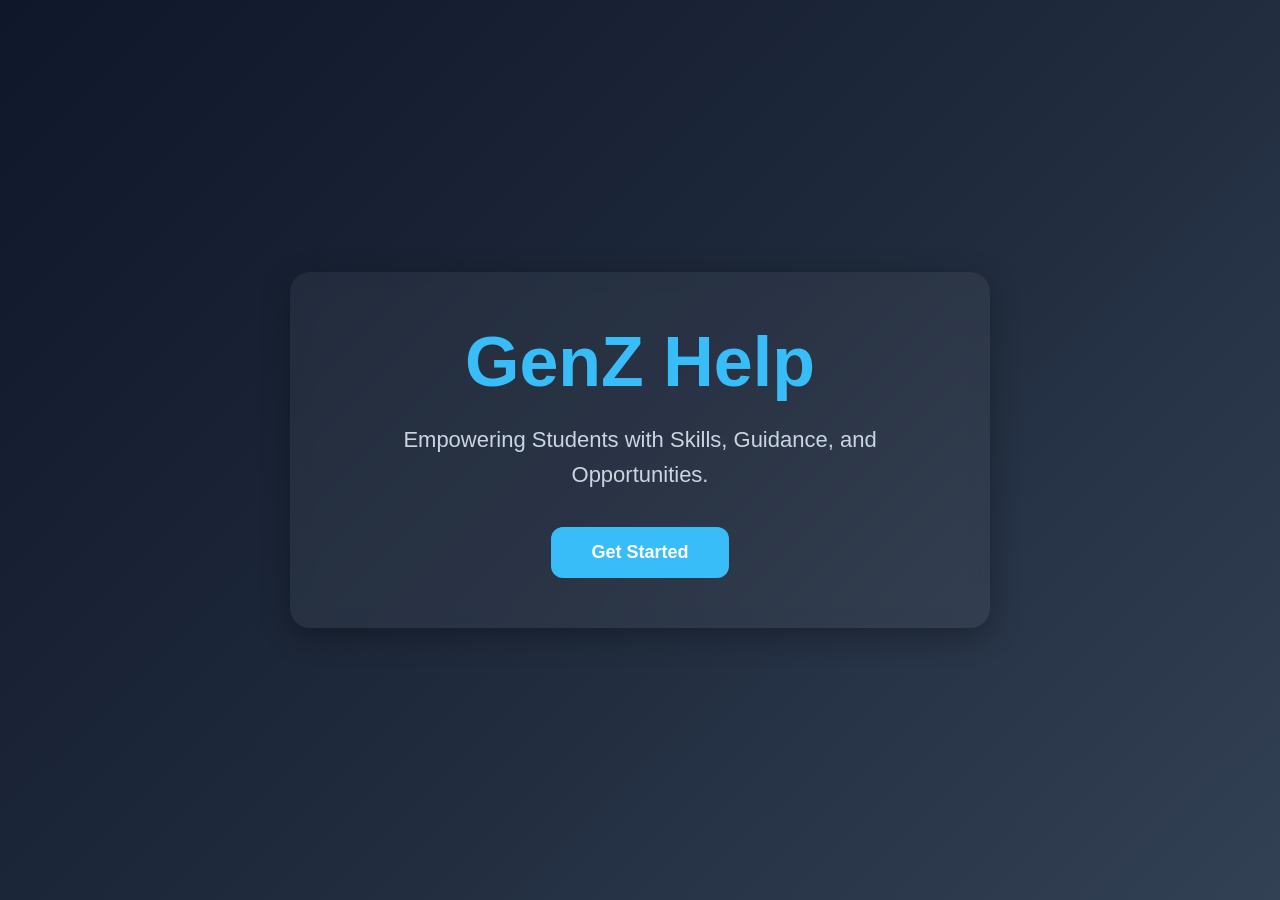
==== frontend/index.html @ 49e571bd "Initial frontend completed" ====
<!DOCTYPE html>
<html lang="en">

<head>

    <meta charset="UTF-8">

    <meta name="viewport" content="width=device-width, initial-scale=1.0">

    <title>GenZ Help</title>

    <link rel="stylesheet" href="style.css">

</head>

<body>

    <div class="container">

        <h1>GenZ Help</h1>

        <p>
            Empowering Students with Skills,
            Guidance, and Opportunities.
        </p>

        <button>
            Get Started
        </button>

    </div>

    <script src="script.js"></script>

</body>

</html>
---- frontend/style.css ----
*{
    margin: 0;
    padding: 0;
    box-sizing: border-box;
}

body{

    height: 100vh;

    display: flex;

    justify-content: center;

    align-items: center;

    font-family: Arial, sans-serif;

    background: linear-gradient(
        135deg,
        #0f172a,
        #1e293b,
        #334155
    );

    color: white;
}

.container{

    width: 90%;
    max-width: 700px;

    text-align: center;

    padding: 50px;

    border-radius: 20px;

    background: rgba(255,255,255,0.05);

    backdrop-filter: blur(10px);

    box-shadow: 0 8px 30px rgba(0,0,0,0.3);
}

h1{

    font-size: 70px;

    color: #38bdf8;

    margin-bottom: 20px;
}

p{

    font-size: 22px;

    line-height: 1.6;

    color: #cbd5e1;

    margin-bottom: 35px;
}

button{

    padding: 15px 40px;

    border: none;

    border-radius: 12px;

    background-color: #38bdf8;

    color: white;

    font-size: 18px;

    font-weight: bold;

    cursor: pointer;

    transition: all 0.3s ease;
}

button:hover{

    background-color: #0284c7;

    transform: scale(1.05);
}
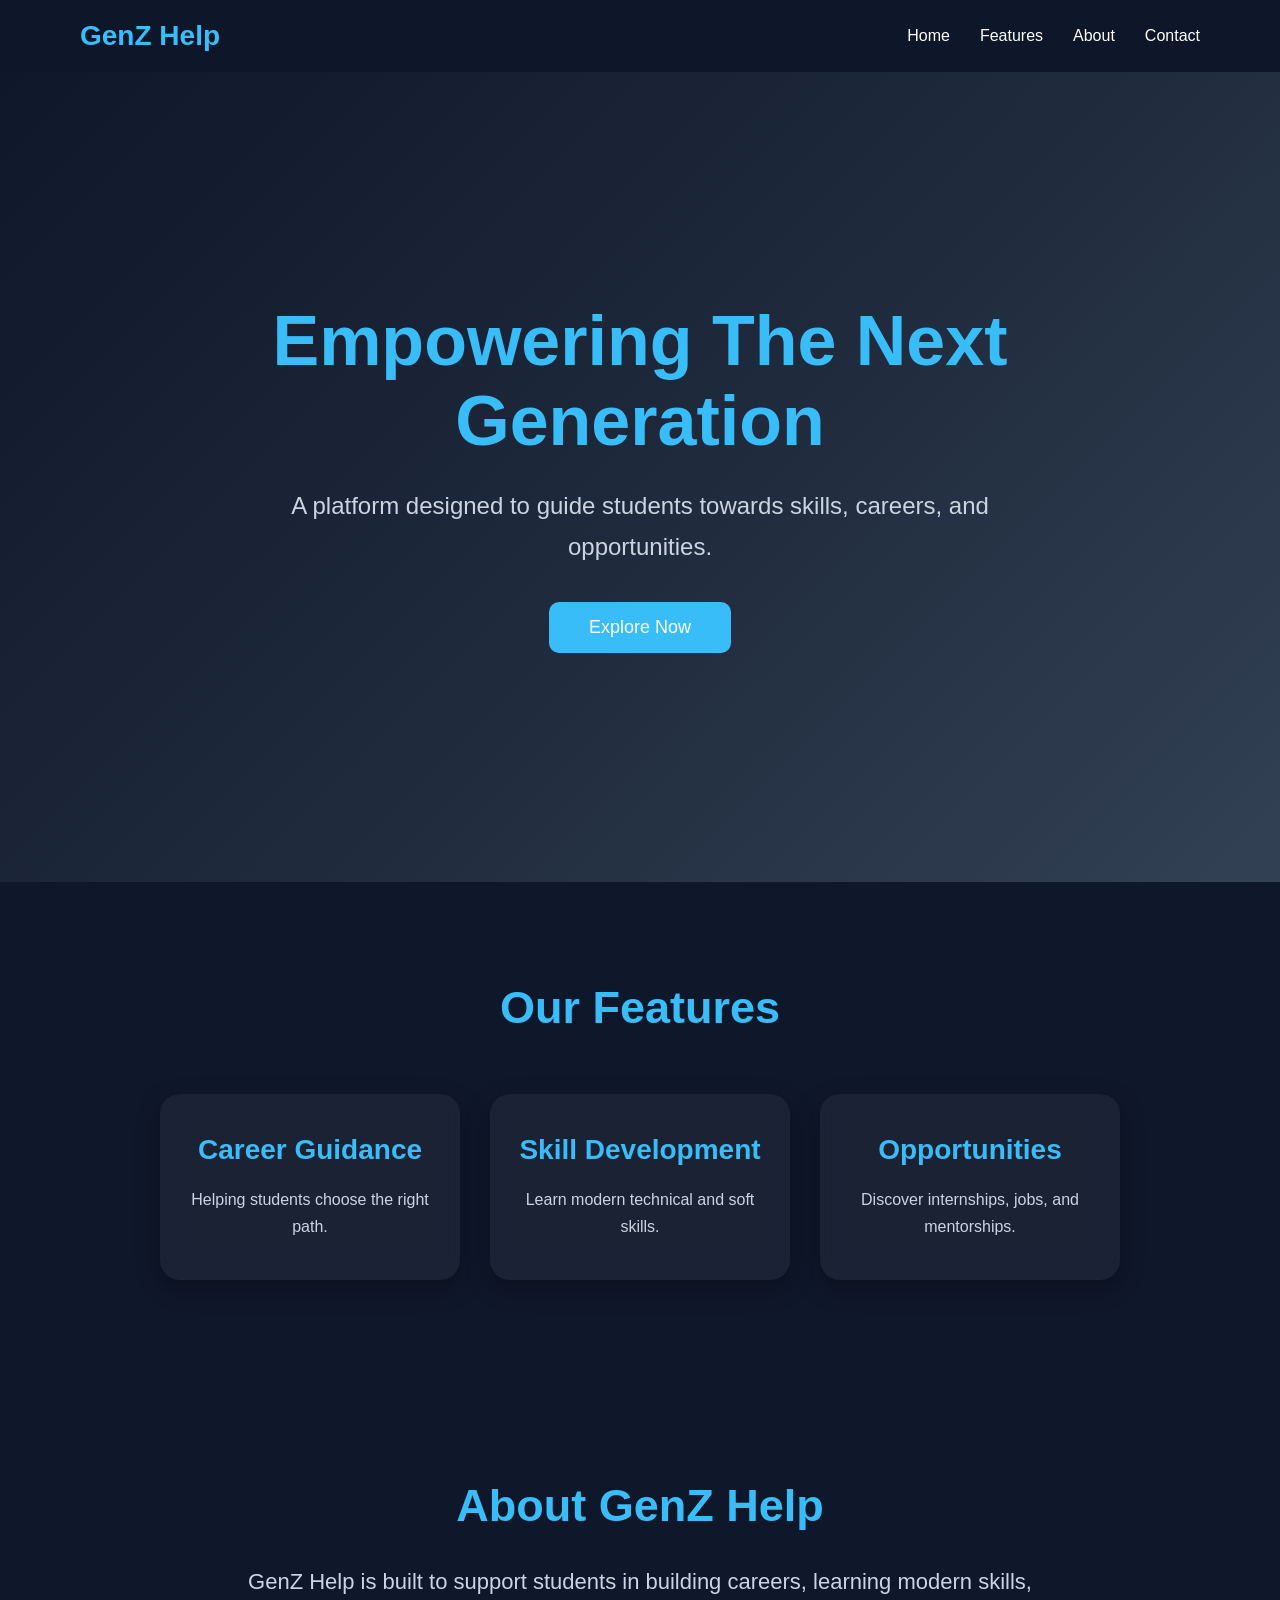
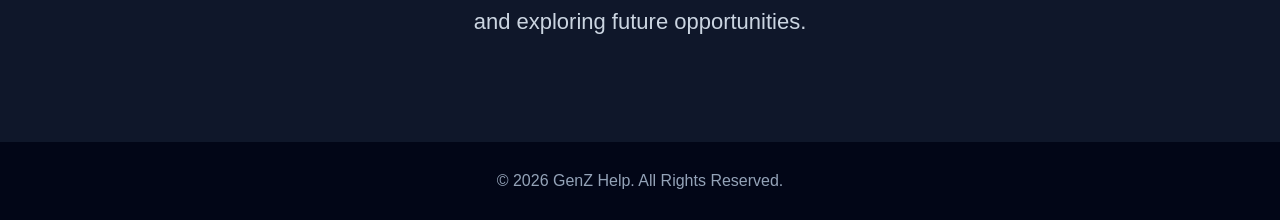
==== commit 223f4756: "Added professional landing page" ====
--- a/frontend/index.html
+++ b/frontend/index.html
@@ -15,20 +15,120 @@
 
 <body>
 
-    <div class="container">
+    <!-- Navbar -->
 
-        <h1>GenZ Help</h1>
+    <nav>
+
+        <div class="logo">
+            GenZ Help
+        </div>
+
+        <ul>
+
+            <li><a href="#">Home</a></li>
+
+            <li><a href="#">Features</a></li>
+
+            <li><a href="#">About</a></li>
+
+            <li><a href="#">Contact</a></li>
+
+        </ul>
+
+    </nav>
+
+    <!-- Hero Section -->
+
+    <section class="hero">
+
+        <div class="hero-content">
+
+            <h1>
+                Empowering The Next Generation
+            </h1>
+
+            <p>
+                A platform designed to guide students
+                towards skills, careers, and opportunities.
+            </p>
+
+            <button>
+                Explore Now
+            </button>
+
+        </div>
+
+    </section>
+
+    <!-- Features Section -->
+
+    <section class="features">
+
+        <h2>
+            Our Features
+        </h2>
+
+        <div class="card-container">
+
+            <div class="card">
+
+                <h3>Career Guidance</h3>
+
+                <p>
+                    Helping students choose the right path.
+                </p>
+
+            </div>
+
+            <div class="card">
+
+                <h3>Skill Development</h3>
+
+                <p>
+                    Learn modern technical and soft skills.
+                </p>
+
+            </div>
+
+            <div class="card">
+
+                <h3>Opportunities</h3>
+
+                <p>
+                    Discover internships, jobs, and mentorships.
+                </p>
+
+            </div>
+
+        </div>
+
+    </section>
+
+    <!-- About Section -->
+
+    <section class="about">
+
+        <h2>
+            About GenZ Help
+        </h2>
 
         <p>
-            Empowering Students with Skills,
-            Guidance, and Opportunities.
+            GenZ Help is built to support students
+            in building careers, learning modern skills,
+            and exploring future opportunities.
         </p>
 
-        <button>
-            Get Started
-        </button>
+    </section>
 
-    </div>
+    <!-- Footer -->
+
+    <footer>
+
+        <p>
+            © 2026 GenZ Help. All Rights Reserved.
+        </p>
+
+    </footer>
 
     <script src="script.js"></script>
 
--- a/frontend/style.css
+++ b/frontend/style.css
@@ -5,8 +5,61 @@
 }
 
 body{
-
-    height: 100vh;
+    font-family: Arial, sans-serif;
+    background-color: #0f172a;
+    color: white;
+}
+
+/* Navbar */
+
+nav{
+    display: flex;
+
+    justify-content: space-between;
+
+    align-items: center;
+
+    padding: 20px 80px;
+
+    background-color: rgba(15,23,42,0.9);
+
+    position: sticky;
+
+    top: 0;
+}
+
+.logo{
+    font-size: 28px;
+
+    font-weight: bold;
+
+    color: #38bdf8;
+}
+
+nav ul{
+    display: flex;
+
+    list-style: none;
+
+    gap: 30px;
+}
+
+nav a{
+    text-decoration: none;
+
+    color: white;
+
+    transition: 0.3s;
+}
+
+nav a:hover{
+    color: #38bdf8;
+}
+
+/* Hero Section */
+
+.hero{
+    height: 90vh;
 
     display: flex;
 
@@ -14,7 +67,9 @@
 
     align-items: center;
 
-    font-family: Arial, sans-serif;
+    text-align: center;
+
+    padding: 20px;
 
     background: linear-gradient(
         135deg,
@@ -22,18 +77,84 @@
         #1e293b,
         #334155
     );
+}
+
+.hero-content{
+    max-width: 800px;
+}
+
+.hero h1{
+    font-size: 70px;
+
+    margin-bottom: 25px;
+
+    color: #38bdf8;
+}
+
+.hero p{
+    font-size: 24px;
+
+    line-height: 1.7;
+
+    color: #cbd5e1;
+
+    margin-bottom: 35px;
+}
+
+button{
+    padding: 15px 40px;
+
+    border: none;
+
+    border-radius: 10px;
+
+    background-color: #38bdf8;
 
     color: white;
-}
-
-.container{
-
-    width: 90%;
-    max-width: 700px;
-
-    text-align: center;
-
-    padding: 50px;
+
+    font-size: 18px;
+
+    cursor: pointer;
+
+    transition: all 0.3s ease;
+}
+
+button:hover{
+    background-color: #0284c7;
+
+    transform: scale(1.05);
+}
+
+/* Features */
+
+.features{
+    padding: 100px 80px;
+
+    text-align: center;
+}
+
+.features h2{
+    font-size: 45px;
+
+    margin-bottom: 60px;
+
+    color: #38bdf8;
+}
+
+.card-container{
+    display: flex;
+
+    justify-content: center;
+
+    gap: 30px;
+
+    flex-wrap: wrap;
+}
+
+.card{
+    width: 300px;
+
+    padding: 40px 25px;
 
     border-radius: 20px;
 
@@ -41,53 +162,65 @@
 
     backdrop-filter: blur(10px);
 
-    box-shadow: 0 8px 30px rgba(0,0,0,0.3);
-}
-
-h1{
-
-    font-size: 70px;
-
-    color: #38bdf8;
+    transition: 0.3s;
+
+    box-shadow: 0 8px 25px rgba(0,0,0,0.3);
+}
+
+.card:hover{
+    transform: translateY(-10px);
+}
+
+.card h3{
+    font-size: 28px;
 
     margin-bottom: 20px;
-}
-
-p{
+
+    color: #38bdf8;
+}
+
+.card p{
+    line-height: 1.7;
+
+    color: #cbd5e1;
+}
+
+/* About */
+
+.about{
+    padding: 100px 80px;
+
+    text-align: center;
+}
+
+.about h2{
+    font-size: 45px;
+
+    margin-bottom: 30px;
+
+    color: #38bdf8;
+}
+
+.about p{
+    max-width: 800px;
+
+    margin: auto;
+
+    line-height: 1.8;
 
     font-size: 22px;
 
-    line-height: 1.6;
-
     color: #cbd5e1;
-
-    margin-bottom: 35px;
-}
-
-button{
-
-    padding: 15px 40px;
-
-    border: none;
-
-    border-radius: 12px;
-
-    background-color: #38bdf8;
-
-    color: white;
-
-    font-size: 18px;
-
-    font-weight: bold;
-
-    cursor: pointer;
-
-    transition: all 0.3s ease;
-}
-
-button:hover{
-
-    background-color: #0284c7;
-
-    transform: scale(1.05);
+}
+
+/* Footer */
+
+footer{
+    padding: 30px;
+
+    text-align: center;
+
+    background-color: #020617;
+
+    color: #94a3b8;
 }
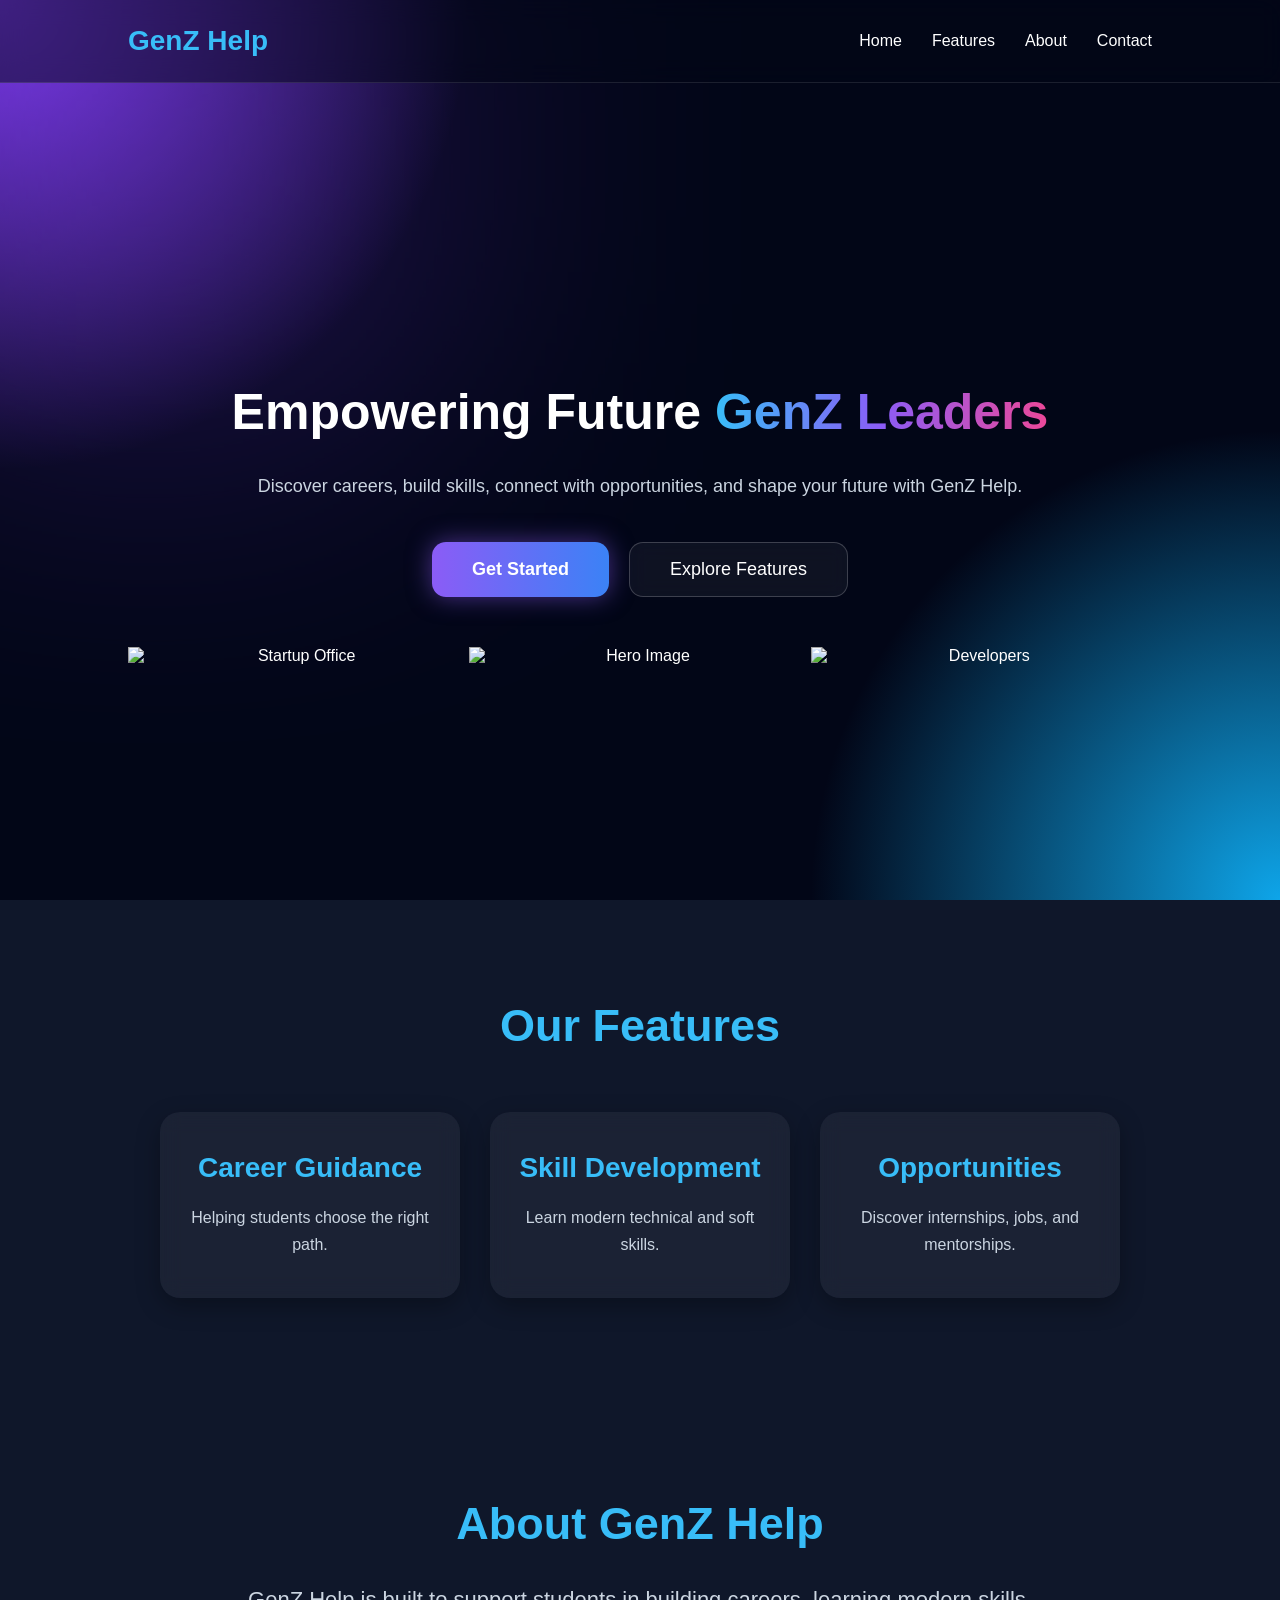
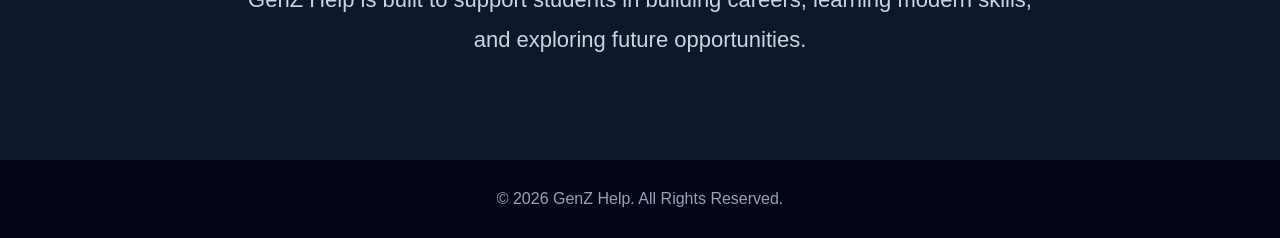
==== commit 9a0beab9: "Added premium luxury hero section" ====
--- a/frontend/index.html
+++ b/frontend/index.html
@@ -14,6 +14,7 @@
 </head>
 
 <body>
+    
 
     <!-- Navbar -->
 
@@ -39,26 +40,49 @@
 
     <!-- Hero Section -->
 
-    <section class="hero">
+   
 
-        <div class="hero-content">
+ <section class="hero">
 
-            <h1>
-                Empowering The Next Generation
-            </h1>
+    <div class="background-glow"></div>
 
-            <p>
-                A platform designed to guide students
-                towards skills, careers, and opportunities.
-            </p>
+    <div class="hero-left">
 
-            <button>
-                Explore Now
+        <h1>
+            Empowering Future
+            <span>GenZ Leaders</span>
+        </h1>
+
+        <p>
+            Discover careers, build skills,
+            connect with opportunities,
+            and shape your future with GenZ Help.
+        </p>
+
+        <div class="hero-buttons">
+
+            <button class="primary-btn">
+                Get Started
+            </button>
+
+            <button class="secondary-btn">
+                Explore Features
             </button>
 
         </div>
 
-    </section>
+    </div>
+
+    <div class="hero-right">
+
+        <img src="https://images.unsplash.com/photo-1498050108023-c5249f4df085" alt="Startup Office">
+     <img src="https://images.unsplash.com/photo-1522202176988-66273c2fd55f" alt="Hero Image">
+     <img src="https://images.unsplash.com/photo-1519389950473-47ba0277781c" alt="Developers">
+     
+
+    </div>
+
+</section>
 
     <!-- Features Section -->
 
@@ -134,4 +158,5 @@
 
 </body>
 
+
 </html>
--- a/frontend/style.css
+++ b/frontend/style.css
@@ -13,19 +13,30 @@
 /* Navbar */
 
 nav{
+
+    position: fixed;
+
+    width: 100%;
+
+    top: 0;
+
+    left: 0;
+
+    z-index: 1000;
+
     display: flex;
 
     justify-content: space-between;
 
     align-items: center;
 
-    padding: 20px 80px;
-
-    background-color: rgba(15,23,42,0.9);
-
-    position: sticky;
-
-    top: 0;
+    padding: 25px 10%;
+
+    background: rgba(2,6,23,0.5);
+
+    backdrop-filter: blur(12px);
+
+    border-bottom: 1px solid rgba(255,255,255,0.1);
 }
 
 .logo{
@@ -58,47 +69,213 @@
 
 /* Hero Section */
 
+/* Premium Hero Section */
+
 .hero{
-    height: 90vh;
+
+    min-height: 100vh;
+
+    display: flex;
+
+    justify-content: space-between;
+
+    align-items: center;
+
+    padding: 0 10%;
+
+    position: relative;
+
+    overflow: hidden;
+
+    background:
+    radial-gradient(circle at top left, #7c3aed, transparent 30%),
+    radial-gradient(circle at bottom right, #0ea5e9, transparent 30%),
+    #020617;
+}
+
+.background-glow{
+
+    position: absolute;
+
+    width: 500px;
+
+    height: 500px;
+
+    background: #7c3aed;
+
+    filter: blur(150px);
+
+    opacity: 0.3;
+
+    top: -100px;
+
+    left: -100px;
+
+    animation: floatGlow 6s ease-in-out infinite;
+}
+
+.hero-left{
+
+    width: 50%;
+
+    z-index: 2;
+}
+
+.hero-left h1{
+
+    font-size: 80px;
+
+    line-height: 1.1;
+
+    margin-bottom: 30px;
+
+    font-weight: 700;
+}
+
+.hero-left span{
+
+    background: linear-gradient(
+        to right,
+        #38bdf8,
+        #8b5cf6,
+        #ec4899
+    );
+
+    -webkit-background-clip: text;
+
+    -webkit-text-fill-color: transparent;
+}
+
+.hero-left p{
+
+    font-size: 22px;
+
+    line-height: 1.8;
+
+    color: #cbd5e1;
+
+    margin-bottom: 40px;
+}
+
+.hero-buttons{
+
+    display: flex;
+
+    gap: 20px;
+}
+
+.primary-btn{
+
+    padding: 16px 40px;
+
+    border: none;
+
+    border-radius: 14px;
+
+    background: linear-gradient(
+        to right,
+        #8b5cf6,
+        #3b82f6
+    );
+
+    color: white;
+
+    font-size: 18px;
+
+    font-weight: bold;
+
+    cursor: pointer;
+
+    transition: 0.4s;
+
+    box-shadow: 0 0 25px rgba(139,92,246,0.5);
+}
+
+.primary-btn:hover{
+
+    transform: translateY(-5px) scale(1.05);
+
+    box-shadow: 0 0 40px rgba(139,92,246,0.9);
+}
+
+.secondary-btn{
+
+    padding: 16px 40px;
+
+    border-radius: 14px;
+
+    border: 1px solid rgba(255,255,255,0.2);
+
+    background: rgba(255,255,255,0.05);
+
+    backdrop-filter: blur(10px);
+
+    color: white;
+
+    font-size: 18px;
+
+    cursor: pointer;
+
+    transition: 0.4s;
+}
+
+.secondary-btn:hover{
+
+    transform: translateY(-5px);
+
+    background: rgba(255,255,255,0.1);
+}
+
+.hero-right{
+
+    width: 45%;
 
     display: flex;
 
     justify-content: center;
 
-    align-items: center;
-
-    text-align: center;
-
-    padding: 20px;
-
-    background: linear-gradient(
-        135deg,
-        #0f172a,
-        #1e293b,
-        #334155
-    );
-}
-
-.hero-content{
-    max-width: 800px;
-}
-
-.hero h1{
-    font-size: 70px;
-
-    margin-bottom: 25px;
-
-    color: #38bdf8;
-}
-
-.hero p{
-    font-size: 24px;
-
-    line-height: 1.7;
-
-    color: #cbd5e1;
-
-    margin-bottom: 35px;
+    z-index: 2;
+}
+
+.hero-right img{
+
+    width: 100%;
+
+    max-width: 650px;
+
+    animation: floating 5s ease-in-out infinite;
+}
+
+/* Animations */
+
+@keyframes floating{
+
+    0%{
+        transform: translateY(0px);
+    }
+
+    50%{
+        transform: translateY(-20px);
+    }
+
+    100%{
+        transform: translateY(0px);
+    }
+}
+
+@keyframes floatGlow{
+
+    0%{
+        transform: translateY(0px);
+    }
+
+    50%{
+        transform: translateY(30px);
+    }
+
+    100%{
+        transform: translateY(0px);
+    }
 }
 
 button{
@@ -223,4 +400,66 @@
     background-color: #020617;
 
     color: #94a3b8;
+}
+/* Premium Scrollbar */
+
+::-webkit-scrollbar{
+
+    width: 10px;
+}
+
+::-webkit-scrollbar-track{
+
+    background: #020617;
+}
+
+::-webkit-scrollbar-thumb{
+
+    background: linear-gradient(
+        #8b5cf6,
+        #3b82f6
+    );
+
+    border-radius: 10px;
+}
+
+
+.hero{
+
+    flex-direction: column;
+
+    justify-content: center;
+
+    text-align: center;
+
+    padding-top: 150px;
+}
+
+.hero-left{
+
+    width: 100%;
+}
+
+.hero-right{
+
+    width: 100%;
+
+    margin-top: 50px;
+}
+
+.hero-left h1{
+
+    font-size: 50px;
+}
+
+.hero-left p{
+
+    font-size: 18px;
+}
+
+.hero-buttons{
+
+    justify-content: center;
+
+    flex-wrap: wrap;
 }
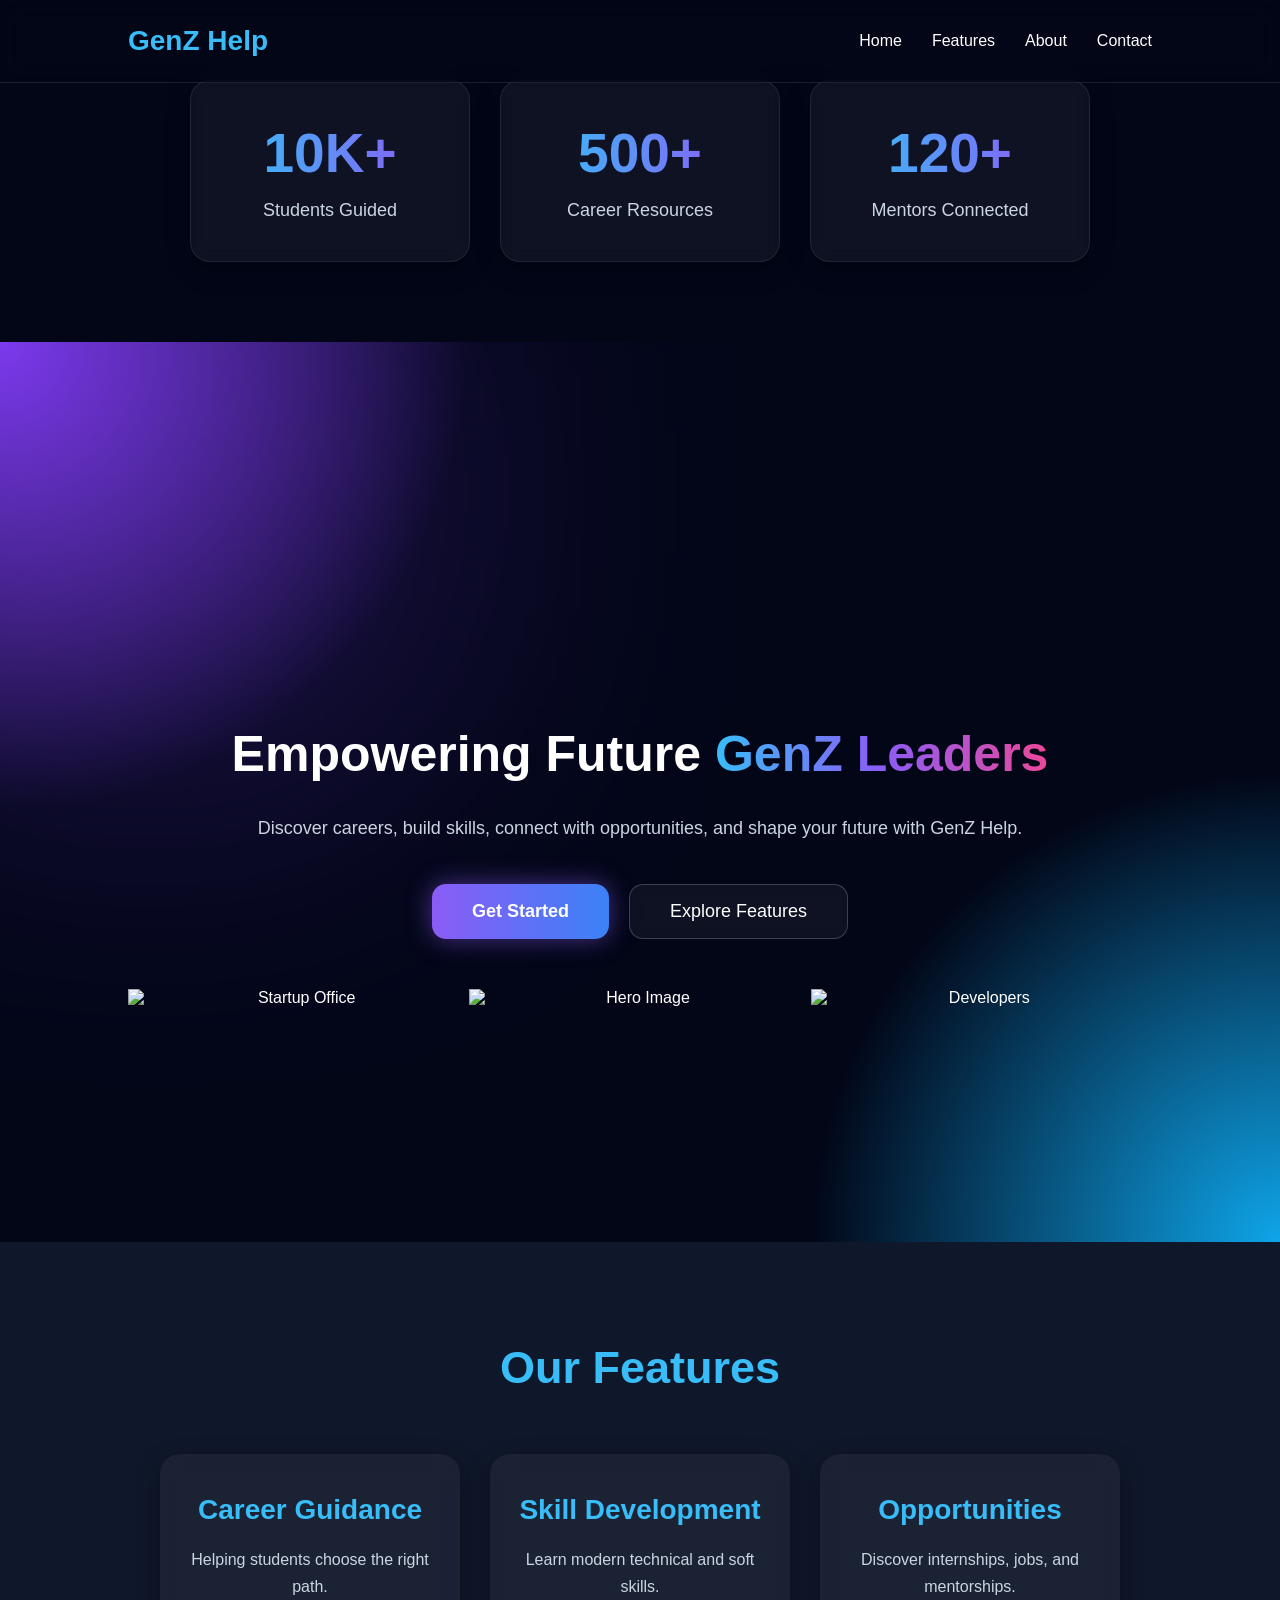
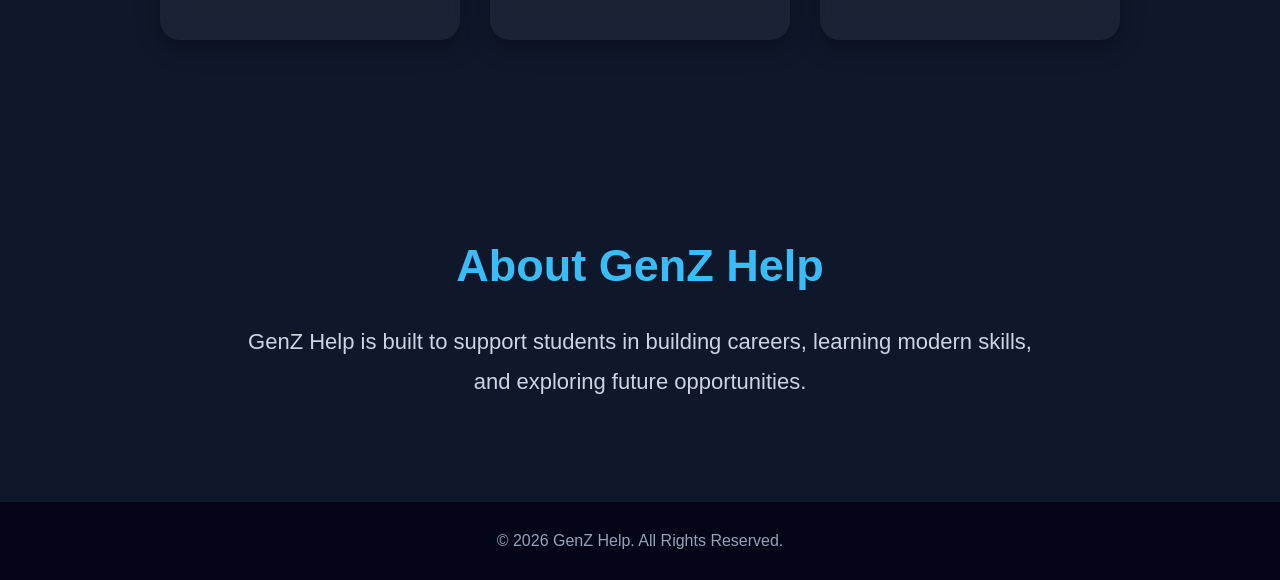
==== commit 399d0920: "Added premium interactions and animations" ====
--- a/frontend/index.html
+++ b/frontend/index.html
@@ -14,7 +14,7 @@
 </head>
 
 <body>
-    
+    <div class="cursor-glow"></div>
 
     <!-- Navbar -->
 
@@ -40,7 +40,33 @@
 
     <!-- Hero Section -->
 
-   
+   <section class="stats-section reveal">
+
+    <div class="stat-card">
+
+        <h2>10K+</h2>
+
+        <p>Students Guided</p>
+
+    </div>
+
+    <div class="stat-card">
+
+        <h2>500+</h2>
+
+        <p>Career Resources</p>
+
+    </div>
+
+    <div class="stat-card">
+
+        <h2>120+</h2>
+
+        <p>Mentors Connected</p>
+
+    </div>
+
+</section>
 
  <section class="hero">
 
@@ -86,7 +112,7 @@
 
     <!-- Features Section -->
 
-    <section class="features">
+    <section class="features reveal">
 
         <h2>
             Our Features
@@ -130,7 +156,7 @@
 
     <!-- About Section -->
 
-    <section class="about">
+    <section class="about reveal">
 
         <h2>
             About GenZ Help
@@ -158,5 +184,4 @@
 
 </body>
 
-
 </html>
--- a/frontend/style.css
+++ b/frontend/style.css
@@ -166,9 +166,17 @@
 
 .primary-btn{
 
-    padding: 16px 40px;
-
-    border: none;
+    .primary-btn::before{
+
+    content: "";
+
+    position: absolute;
+
+    top: 0;
+    left: 0;
+
+    width: 100%;
+    height: 100%;
 
     border-radius: 14px;
 
@@ -178,6 +186,27 @@
         #3b82f6
     );
 
+    filter: blur(20px);
+
+    opacity: 0.7;
+
+    z-index: -1;
+}
+    
+    position: relative;
+
+    padding: 16px 40px;
+
+    border: none;
+
+    border-radius: 14px;
+
+    background: linear-gradient(
+        to right,
+        #8b5cf6,
+        #3b82f6
+    );
+
     color: white;
 
     font-size: 18px;
@@ -190,6 +219,7 @@
 
     box-shadow: 0 0 25px rgba(139,92,246,0.5);
 }
+
 
 .primary-btn:hover{
 
@@ -462,4 +492,142 @@
     justify-content: center;
 
     flex-wrap: wrap;
+}
+/* Mouse Glow Effect */
+
+.cursor-glow{
+
+    position: fixed;
+
+    width: 250px;
+
+    height: 250px;
+
+    background: radial-gradient(
+        circle,
+        rgba(139,92,246,0.25),
+        transparent 70%
+    );
+
+    border-radius: 50%;
+
+    pointer-events: none;
+
+    transform: translate(-50%, -50%);
+
+    z-index: 0;
+
+    transition: transform 0.08s linear;
+}
+/* Mouse Glow Effect */
+
+.cursor-glow{
+
+    position: fixed;
+
+    width: 250px;
+
+    height: 250px;
+
+    background: radial-gradient(
+        circle,
+        rgba(139,92,246,0.25),
+        transparent 70%
+    );
+
+    border-radius: 50%;
+
+    pointer-events: none;
+
+    transform: translate(-50%, -50%);
+
+    z-index: 0;
+
+    transition: transform 0.08s linear;
+}
+/* Stats Section */
+
+.stats-section{
+
+    display: flex;
+
+    justify-content: center;
+
+    gap: 30px;
+
+    flex-wrap: wrap;
+
+    padding: 80px 10%;
+
+    background: #020617;
+}
+
+.stat-card{
+
+    width: 280px;
+
+    padding: 40px;
+
+    text-align: center;
+
+    border-radius: 20px;
+
+    background: rgba(255,255,255,0.05);
+
+    backdrop-filter: blur(10px);
+
+    border: 1px solid rgba(255,255,255,0.08);
+
+    transition: 0.4s;
+
+    box-shadow: 0 8px 25px rgba(0,0,0,0.3);
+}
+
+.stat-card:hover{
+
+    transform: translateY(-10px) scale(1.03);
+
+    box-shadow: 0 0 30px rgba(139,92,246,0.3);
+}
+
+.stat-card h2{
+
+    font-size: 55px;
+
+    margin-bottom: 15px;
+
+    background: linear-gradient(
+        to right,
+        #38bdf8,
+        #8b5cf6
+    );
+
+    -webkit-background-clip: text;
+
+    -webkit-text-fill-color: transparent;
+}
+
+.stat-card p{
+
+    color: #cbd5e1;
+
+    font-size: 18px;
+}
+
+/* Scroll Reveal */
+
+.reveal{
+
+    opacity: 0;
+
+    transform: translateY(80px);
+
+    transition: all 1s ease;
+}
+
+.reveal.active{
+
+    opacity: 1;
+
+    transform: translateY(0);
 }
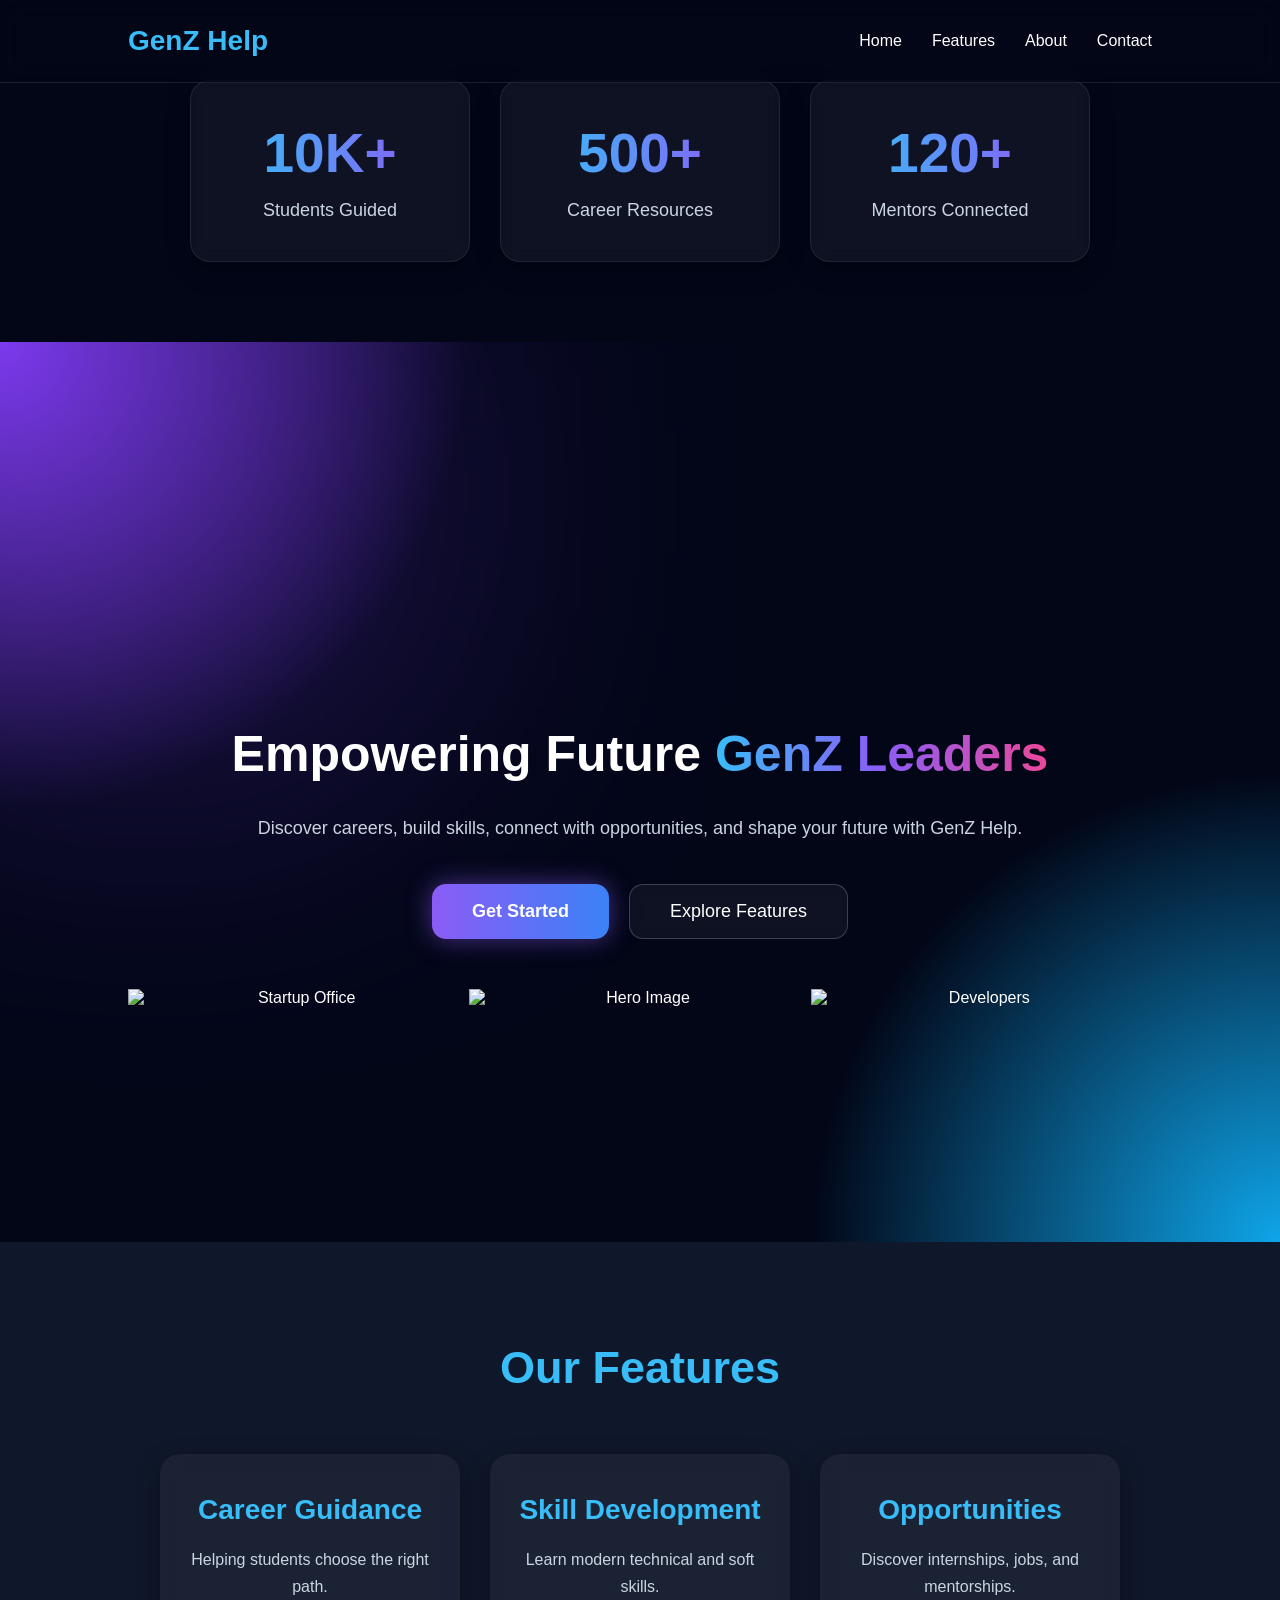
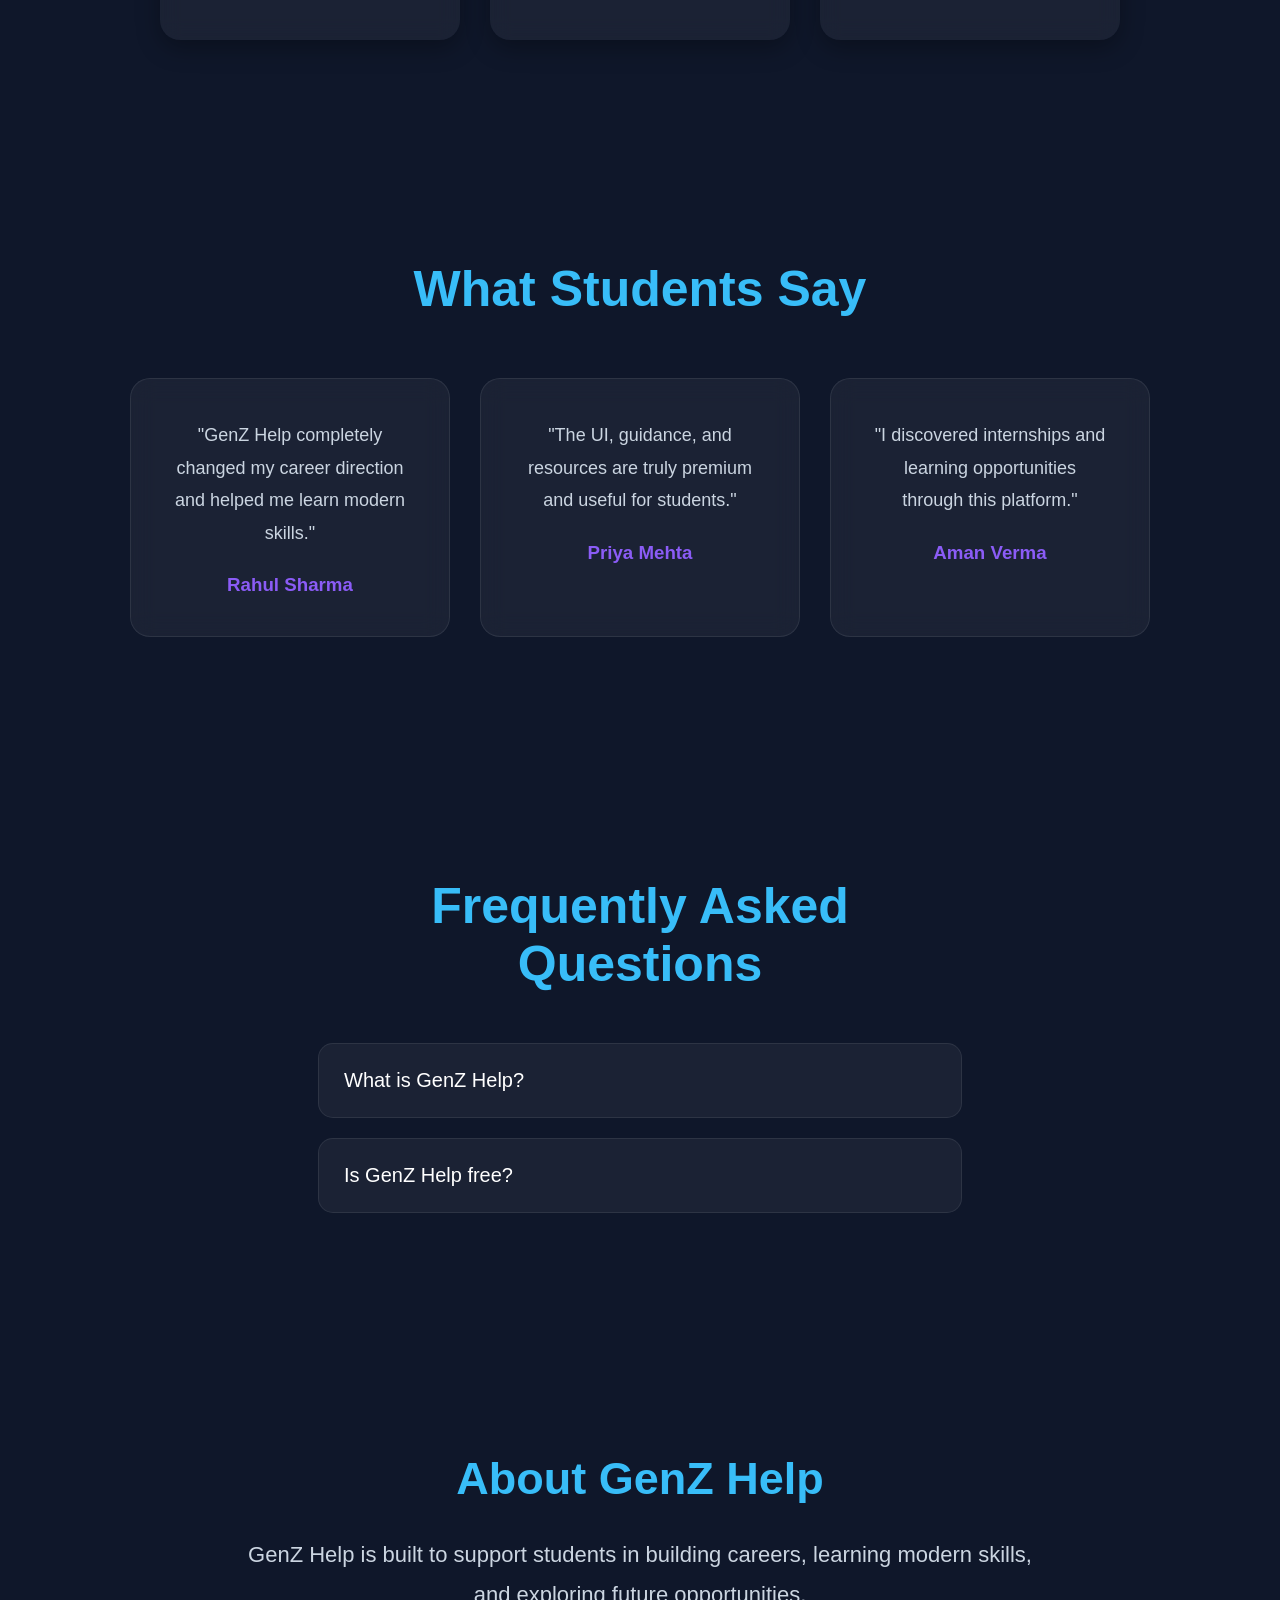
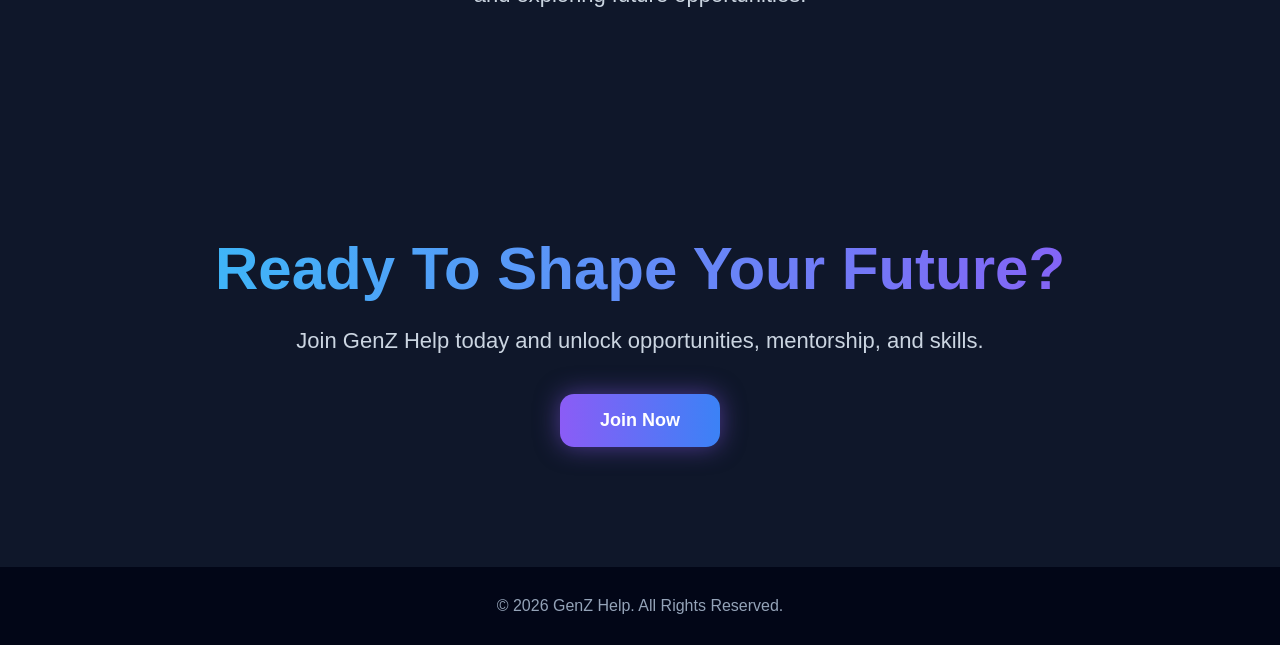
==== commit 8fc4dbc7: "Added testimonials FAQ and CTA sections" ====
--- a/frontend/index.html
+++ b/frontend/index.html
@@ -154,6 +154,104 @@
 
     </section>
 
+    <section class="testimonials reveal">
+
+    <h2>
+        What Students Say
+    </h2>
+
+    <div class="testimonial-container">
+
+        <div class="testimonial-card">
+
+            <p>
+                "GenZ Help completely changed
+                my career direction and helped
+                me learn modern skills."
+            </p>
+
+            <h3>
+                Rahul Sharma
+            </h3>
+
+        </div>
+
+        <div class="testimonial-card">
+
+            <p>
+                "The UI, guidance, and resources
+                are truly premium and useful
+                for students."
+            </p>
+
+            <h3>
+                Priya Mehta
+            </h3>
+
+        </div>
+
+        <div class="testimonial-card">
+
+            <p>
+                "I discovered internships and
+                learning opportunities through
+                this platform."
+            </p>
+
+            <h3>
+                Aman Verma
+            </h3>
+
+        </div>
+
+    </div>
+
+</section>
+
+
+   <section class="faq reveal">
+
+    <h2>
+        Frequently Asked Questions
+    </h2>
+
+    <div class="faq-item">
+
+        <button class="faq-question">
+            What is GenZ Help?
+        </button>
+
+        <div class="faq-answer">
+
+            <p>
+                GenZ Help is a platform designed
+                to guide students with careers,
+                skills, and opportunities.
+            </p>
+
+        </div>
+
+    </div>
+
+    <div class="faq-item">
+
+        <button class="faq-question">
+            Is GenZ Help free?
+        </button>
+
+        <div class="faq-answer">
+
+            <p>
+                Yes, students can explore many
+                free resources and guidance materials.
+            </p>
+
+        </div>
+
+    </div>
+
+</section>
+
     <!-- About Section -->
 
     <section class="about reveal">
@@ -170,6 +268,24 @@
 
     </section>
 
+
+ <section class="cta-section reveal">
+
+    <h2>
+        Ready To Shape Your Future?
+    </h2>
+
+    <p>
+        Join GenZ Help today and unlock
+        opportunities, mentorship, and skills.
+    </p>
+
+    <button class="primary-btn">
+        Join Now
+    </button>
+
+</section>
+
     <!-- Footer -->
 
     <footer>
--- a/frontend/style.css
+++ b/frontend/style.css
@@ -630,4 +630,181 @@
     opacity: 1;
 
     transform: translateY(0);
+}
+/* Testimonials */
+
+.testimonials{
+
+    padding: 120px 10%;
+
+    text-align: center;
+}
+
+.testimonials h2{
+
+    font-size: 50px;
+
+    margin-bottom: 60px;
+
+    color: #38bdf8;
+}
+
+.testimonial-container{
+
+    display: flex;
+
+    justify-content: center;
+
+    gap: 30px;
+
+    flex-wrap: wrap;
+}
+
+.testimonial-card{
+
+    width: 320px;
+
+    padding: 40px;
+
+    border-radius: 20px;
+
+    background: rgba(255,255,255,0.05);
+
+    backdrop-filter: blur(12px);
+
+    border: 1px solid rgba(255,255,255,0.08);
+
+    transition: 0.4s;
+
+    cursor: pointer;
+}
+
+.testimonial-card:hover{
+
+    transform: translateY(-10px) scale(1.03);
+
+    box-shadow: 0 0 30px rgba(139,92,246,0.3);
+}
+
+.testimonial-card p{
+
+    line-height: 1.8;
+
+    color: #cbd5e1;
+
+    margin-bottom: 25px;
+
+    font-size: 18px;
+}
+
+.testimonial-card h3{
+
+    color: #8b5cf6;
+}
+
+/* FAQ */
+
+.faq{
+
+    padding: 120px 10%;
+
+    max-width: 900px;
+
+    margin: auto;
+}
+
+.faq h2{
+
+    text-align: center;
+
+    font-size: 50px;
+
+    margin-bottom: 50px;
+
+    color: #38bdf8;
+}
+
+.faq-item{
+
+    margin-bottom: 20px;
+
+    border-radius: 15px;
+
+    overflow: hidden;
+
+    background: rgba(255,255,255,0.05);
+
+    border: 1px solid rgba(255,255,255,0.08);
+}
+
+.faq-question{
+
+    width: 100%;
+
+    padding: 25px;
+
+    background: transparent;
+
+    border: none;
+
+    color: white;
+
+    font-size: 20px;
+
+    text-align: left;
+
+    cursor: pointer;
+}
+
+.faq-answer{
+
+    max-height: 0;
+
+    overflow: hidden;
+
+    transition: 0.4s ease;
+
+    padding: 0 25px;
+}
+
+.faq-answer p{
+
+    padding-bottom: 25px;
+
+    color: #cbd5e1;
+
+    line-height: 1.8;
+}/* CTA Section */
+
+.cta-section{
+
+    padding: 120px 10%;
+
+    text-align: center;
+}
+
+.cta-section h2{
+
+    font-size: 60px;
+
+    margin-bottom: 25px;
+
+    background: linear-gradient(
+        to right,
+        #38bdf8,
+        #8b5cf6
+    );
+
+    -webkit-background-clip: text;
+
+    -webkit-text-fill-color: transparent;
+}
+
+.cta-section p{
+
+    font-size: 22px;
+
+    color: #cbd5e1;
+
+    margin-bottom: 40px;
 }
